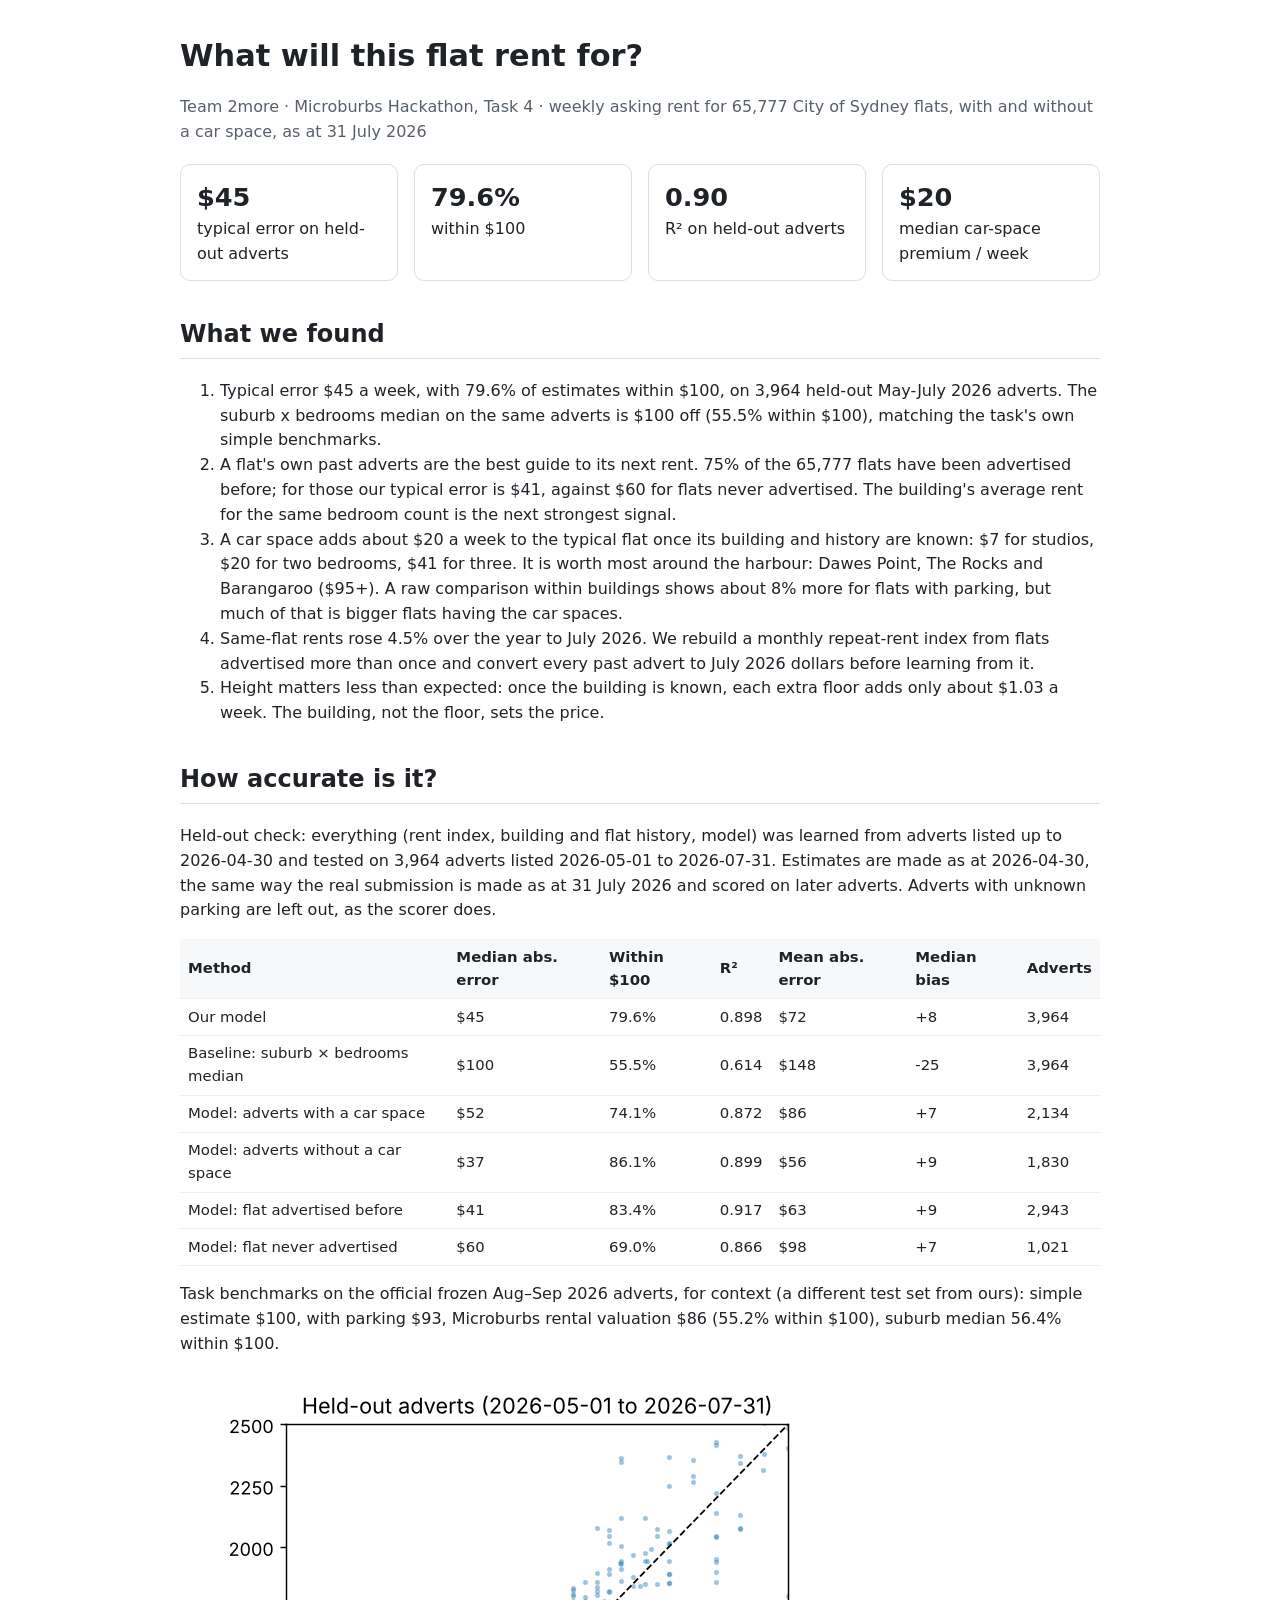
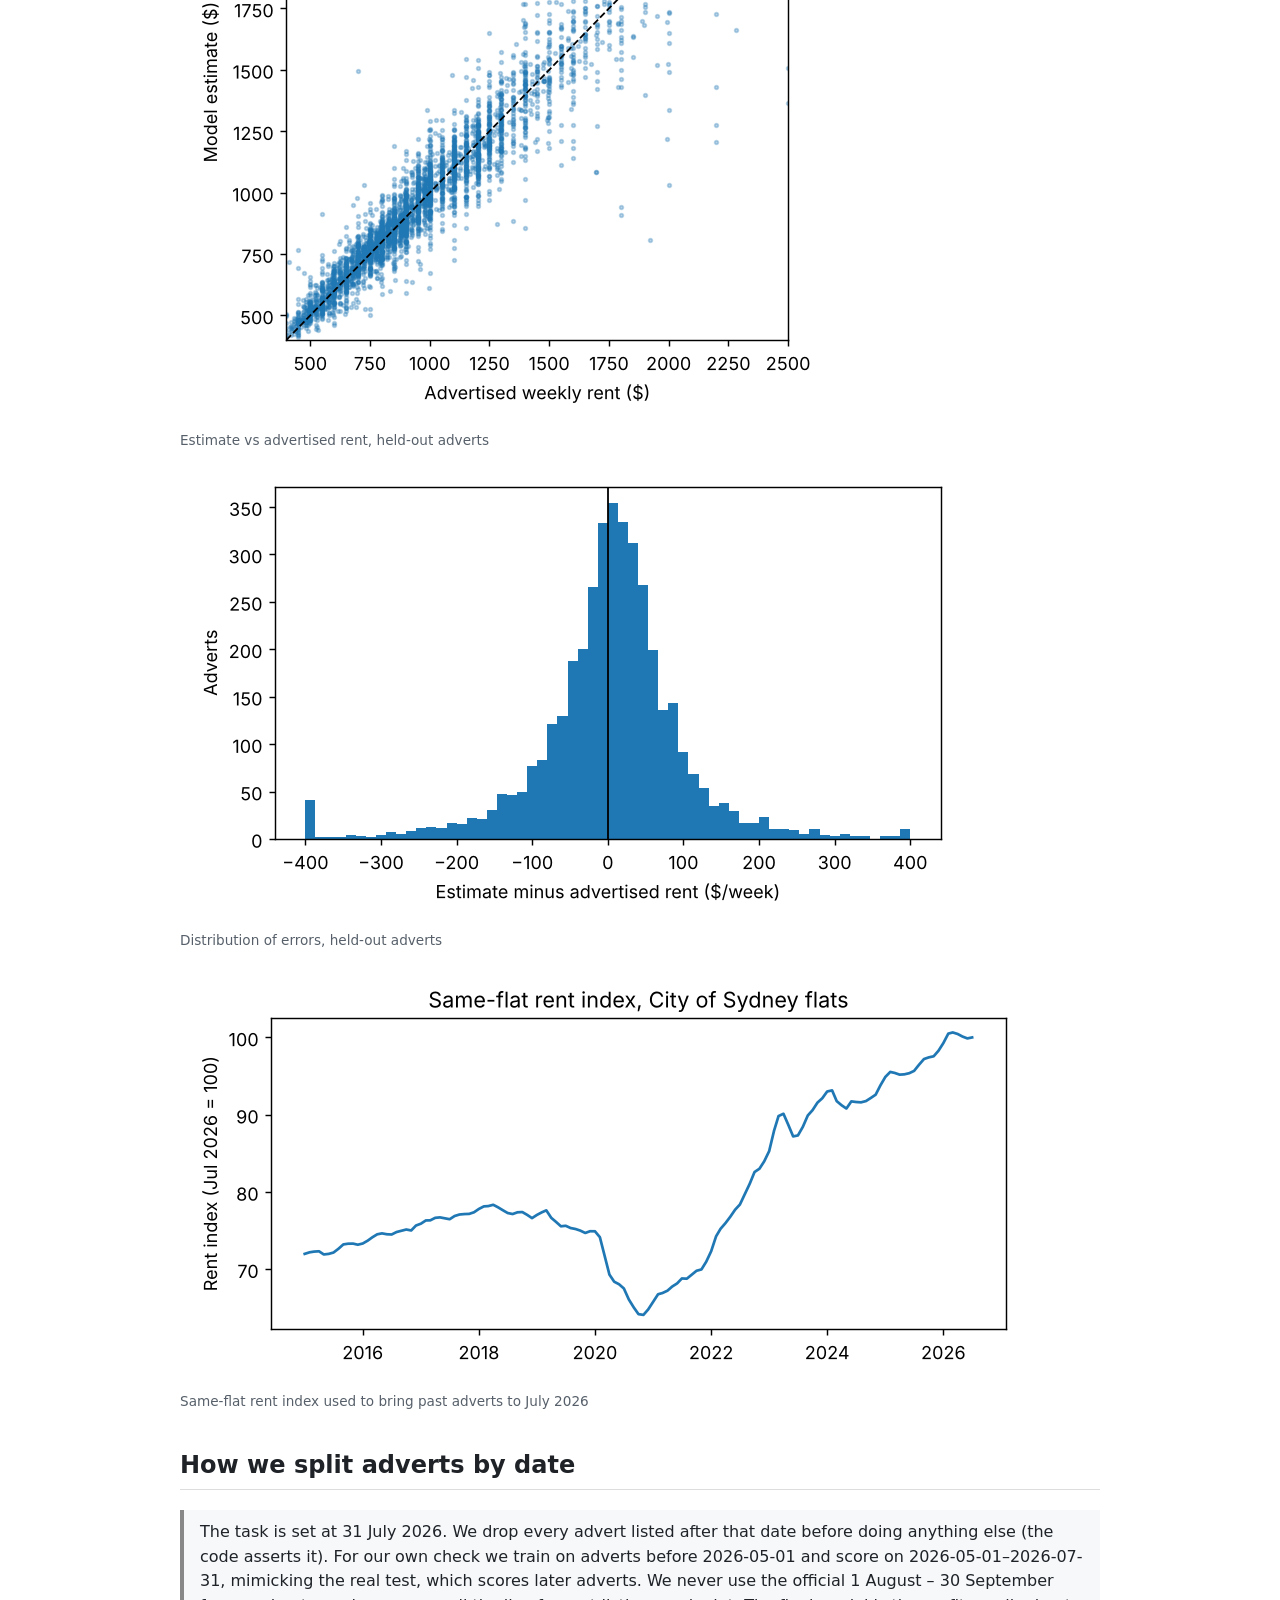
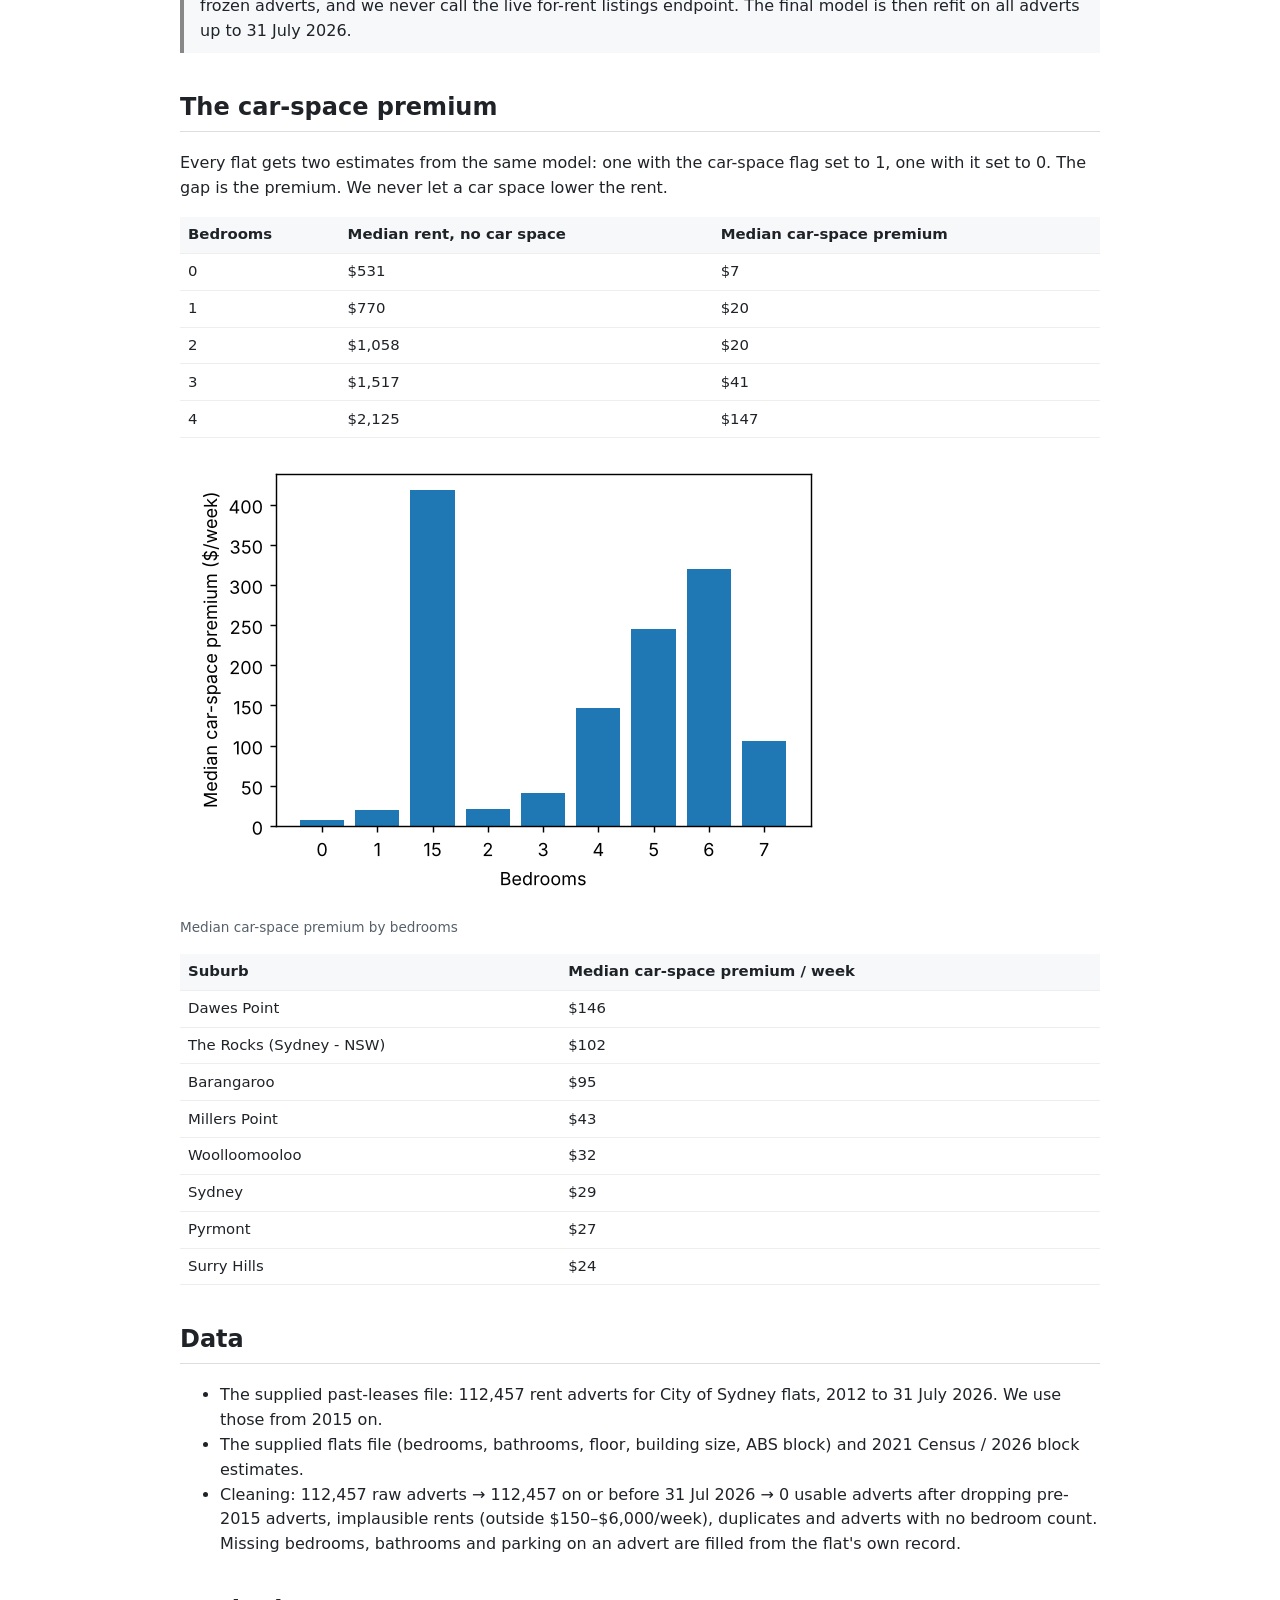
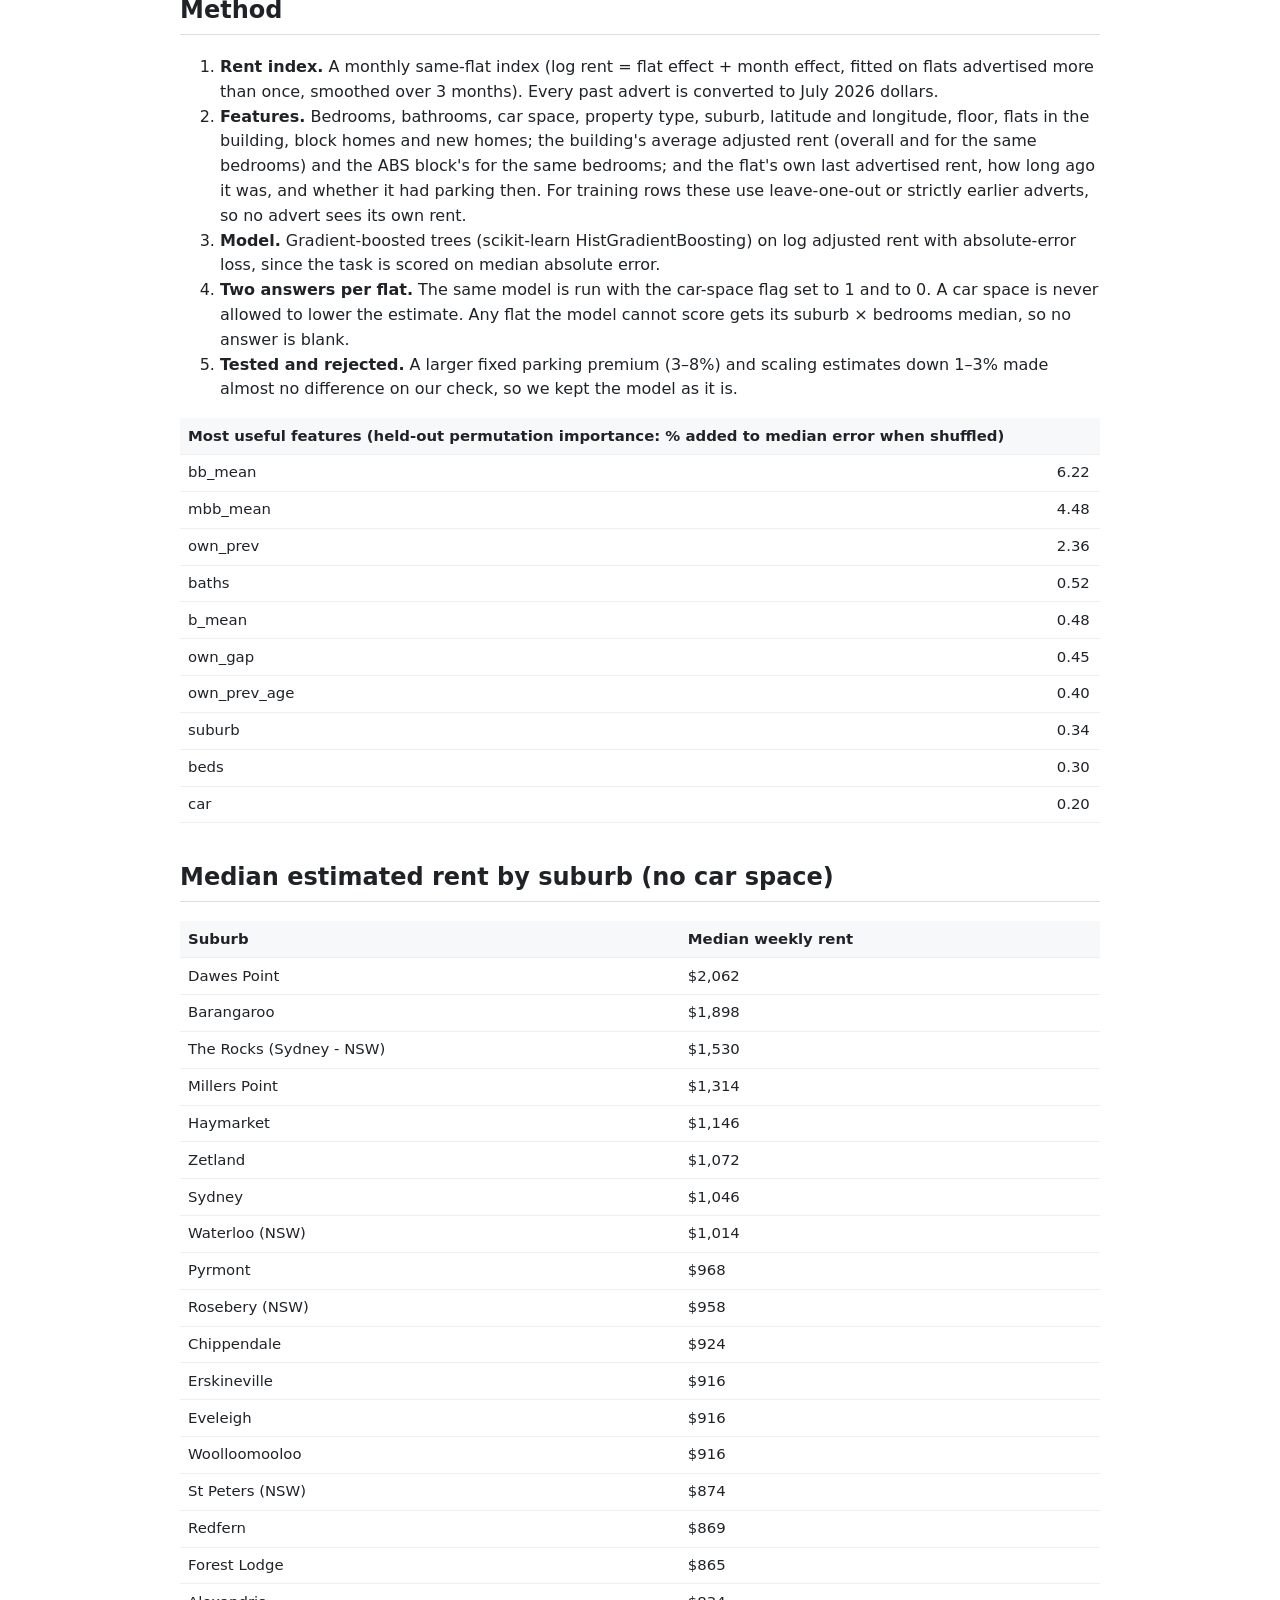
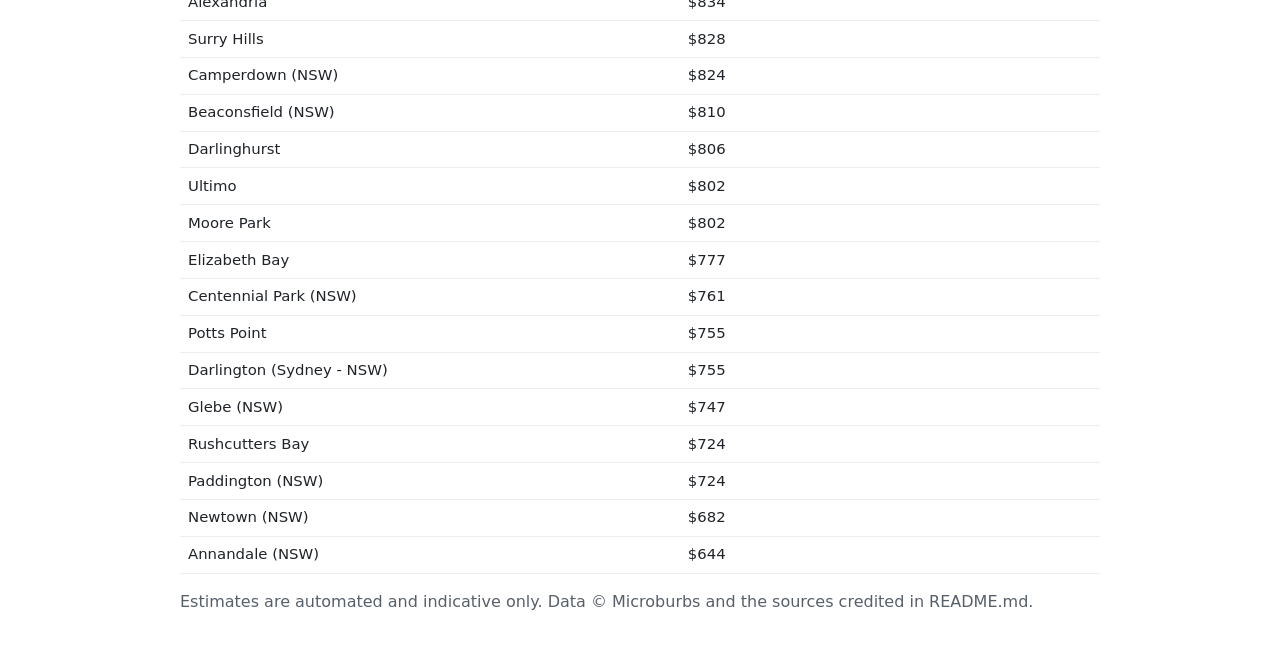
==== report.html @ 043c8e93 "Add files via upload Task 4 submission" ====
<!DOCTYPE html>
<html lang="en"><head><meta charset="utf-8"><meta name="viewport" content="width=device-width,initial-scale=1">
<title>What will this flat rent for? Team 2more</title>
<style>
 body{font-family:system-ui,-apple-system,Segoe UI,Roboto,sans-serif;max-width:920px;margin:2rem auto;padding:0 1.2rem;color:#1f2328;line-height:1.55}
 h1{font-size:1.9rem;margin-bottom:.2rem} h2{margin-top:2.2rem;border-bottom:1px solid #ddd;padding-bottom:.3rem}
 .sub{color:#57606a} .kpis{display:flex;gap:1rem;flex-wrap:wrap;margin:1.2rem 0}
 .kpi{flex:1;min-width:150px;border:1px solid #ddd;border-radius:10px;padding:.8rem 1rem}
 .kpi b{display:block;font-size:1.6rem} table{border-collapse:collapse;width:100%;margin:.8rem 0;font-size:.93rem}
 td,th{border-bottom:1px solid #eee;padding:.4rem .5rem;text-align:left} th{background:#f6f8fa}
 figure{margin:1rem 0} img{max-width:100%} figcaption{color:#57606a;font-size:.85rem}
 .note{background:#f6f8fa;border-left:4px solid #888;padding:.6rem 1rem}
</style></head><body>
<h1>What will this flat rent for?</h1>
<p class="sub">Team 2more · Microburbs Hackathon, Task 4 · weekly asking rent for 65,777 City of Sydney flats, with and without a car space, as at 31 July 2026</p>

<div class="kpis">
 <div class="kpi"><b>$45</b>typical error on held-out adverts</div>
 <div class="kpi"><b>79.6%</b>within $100</div>
 <div class="kpi"><b>0.90</b>R² on held-out adverts</div>
 <div class="kpi"><b>$20</b>median car-space premium / week</div>
</div>

<h2>What we found</h2>
<ol><li>Typical error $45 a week, with 79.6% of estimates within $100, on 3,964 held-out May-July 2026 adverts. The suburb x bedrooms median on the same adverts is $100 off (55.5% within $100), matching the task&#x27;s own simple benchmarks.</li><li>A flat&#x27;s own past adverts are the best guide to its next rent. 75% of the 65,777 flats have been advertised before; for those our typical error is $41, against $60 for flats never advertised. The building&#x27;s average rent for the same bedroom count is the next strongest signal.</li><li>A car space adds about $20 a week to the typical flat once its building and history are known: $7 for studios, $20 for two bedrooms, $41 for three. It is worth most around the harbour: Dawes Point, The Rocks and Barangaroo ($95+). A raw comparison within buildings shows about 8% more for flats with parking, but much of that is bigger flats having the car spaces.</li><li>Same-flat rents rose 4.5% over the year to July 2026. We rebuild a monthly repeat-rent index from flats advertised more than once and convert every past advert to July 2026 dollars before learning from it.</li><li>Height matters less than expected: once the building is known, each extra floor adds only about $1.03 a week. The building, not the floor, sets the price.</li></ol>

<h2>How accurate is it?</h2>
<p>Held-out check: everything (rent index, building and flat history, model) was learned from adverts listed up to 2026-04-30 and tested on 3,964 adverts listed 2026-05-01 to 2026-07-31.
Estimates are made as at 2026-04-30, the same way the real submission is made as at 31 July 2026 and scored on later adverts. Adverts with unknown parking are left out, as the scorer does.</p>
<table><tr><th>Method</th><th>Median abs. error</th><th>Within $100</th><th>R²</th><th>Mean abs. error</th><th>Median bias</th><th>Adverts</th></tr>
<tr><td>Our model</td><td>$45</td><td>79.6%</td><td>0.898</td><td>$72</td><td>+8</td><td>3,964</td></tr><tr><td>Baseline: suburb × bedrooms median</td><td>$100</td><td>55.5%</td><td>0.614</td><td>$148</td><td>-25</td><td>3,964</td></tr><tr><td>Model: adverts with a car space</td><td>$52</td><td>74.1%</td><td>0.872</td><td>$86</td><td>+7</td><td>2,134</td></tr><tr><td>Model: adverts without a car space</td><td>$37</td><td>86.1%</td><td>0.899</td><td>$56</td><td>+9</td><td>1,830</td></tr><tr><td>Model: flat advertised before</td><td>$41</td><td>83.4%</td><td>0.917</td><td>$63</td><td>+9</td><td>2,943</td></tr><tr><td>Model: flat never advertised</td><td>$60</td><td>69.0%</td><td>0.866</td><td>$98</td><td>+7</td><td>1,021</td></tr></table>
<p>Task benchmarks on the official frozen Aug–Sep 2026 adverts, for context (a different test set from ours): simple estimate $100, with parking $93,
Microburbs rental valuation $86 (55.2% within $100), suburb median 56.4% within $100.</p>
<figure><img src="[data-uri]" alt="Estimate vs advertised rent, held-out adverts"><figcaption>Estimate vs advertised rent, held-out adverts</figcaption></figure>
<figure><img src="[data-uri]" alt="Distribution of errors, held-out adverts"><figcaption>Distribution of errors, held-out adverts</figcaption></figure>
<figure><img src="[data-uri]" alt="Same-flat rent index used to bring past adverts to July 2026"><figcaption>Same-flat rent index used to bring past adverts to July 2026</figcaption></figure>

<h2>How we split adverts by date</h2>
<div class="note">The task is set at 31 July 2026. We drop every advert listed after that date before doing anything else (the code asserts it).
For our own check we train on adverts before 2026-05-01 and score on 2026-05-01–2026-07-31, mimicking the real test, which scores later adverts.
We never use the official 1 August – 30 September frozen adverts, and we never call the live for-rent listings endpoint.
The final model is then refit on all adverts up to 31 July 2026.</div>

<h2>The car-space premium</h2>
<p>Every flat gets two estimates from the same model: one with the car-space flag set to 1, one with it set to 0. The gap is the premium. We never let a car space lower the rent.</p>
<table><tr><th>Bedrooms</th><th>Median rent, no car space</th><th>Median car-space premium</th></tr><tr><td>0</td><td>$531</td><td>$7</td></tr><tr><td>1</td><td>$770</td><td>$20</td></tr><tr><td>2</td><td>$1,058</td><td>$20</td></tr><tr><td>3</td><td>$1,517</td><td>$41</td></tr><tr><td>4</td><td>$2,125</td><td>$147</td></tr></table>
<figure><img src="[data-uri]" alt="Median car-space premium by bedrooms"><figcaption>Median car-space premium by bedrooms</figcaption></figure>
<table><tr><th>Suburb</th><th>Median car-space premium / week</th></tr><tr><td>Dawes Point</td><td>$146</td></tr><tr><td>The Rocks (Sydney - NSW)</td><td>$102</td></tr><tr><td>Barangaroo</td><td>$95</td></tr><tr><td>Millers Point</td><td>$43</td></tr><tr><td>Woolloomooloo</td><td>$32</td></tr><tr><td>Sydney</td><td>$29</td></tr><tr><td>Pyrmont</td><td>$27</td></tr><tr><td>Surry Hills</td><td>$24</td></tr></table>

<h2>Data</h2>
<ul>
 <li>The supplied past-leases file: 112,457 rent adverts for City of Sydney flats, 2012 to 31 July 2026. We use those from 2015 on.</li>
 <li>The supplied flats file (bedrooms, bathrooms, floor, building size, ABS block) and 2021 Census / 2026 block estimates.</li>
 <li>Cleaning: 112,457 raw adverts → 112,457 on or before 31 Jul 2026 → 0 usable adverts after dropping pre-2015 adverts, implausible rents (outside $150–$6,000/week), duplicates and adverts with no bedroom count. Missing bedrooms, bathrooms and parking on an advert are filled from the flat's own record.</li>
</ul>

<h2>Method</h2>
<ol>
 <li><b>Rent index.</b> A monthly same-flat index (log rent = flat effect + month effect, fitted on flats advertised more than once, smoothed over 3 months). Every past advert is converted to July 2026 dollars.</li>
 <li><b>Features.</b> Bedrooms, bathrooms, car space, property type, suburb, latitude and longitude, floor, flats in the building, block homes and new homes; the building's average adjusted rent (overall and for the same bedrooms) and the ABS block's for the same bedrooms; and the flat's own last advertised rent, how long ago it was, and whether it had parking then. For training rows these use leave-one-out or strictly earlier adverts, so no advert sees its own rent.</li>
 <li><b>Model.</b> Gradient-boosted trees (scikit-learn HistGradientBoosting) on log adjusted rent with absolute-error loss, since the task is scored on median absolute error.</li>
 <li><b>Two answers per flat.</b> The same model is run with the car-space flag set to 1 and to 0. A car space is never allowed to lower the estimate. Any flat the model cannot score gets its suburb × bedrooms median, so no answer is blank.</li>
 <li><b>Tested and rejected.</b> A larger fixed parking premium (3–8%) and scaling estimates down 1–3% made almost no difference on our check, so we kept the model as it is.</li>
</ol>
<table><tr><th>Most useful features (held-out permutation importance: % added to median error when shuffled)</th><th></th></tr><tr><td>bb_mean</td><td>6.22</td></tr><tr><td>mbb_mean</td><td>4.48</td></tr><tr><td>own_prev</td><td>2.36</td></tr><tr><td>baths</td><td>0.52</td></tr><tr><td>b_mean</td><td>0.48</td></tr><tr><td>own_gap</td><td>0.45</td></tr><tr><td>own_prev_age</td><td>0.40</td></tr><tr><td>suburb</td><td>0.34</td></tr><tr><td>beds</td><td>0.30</td></tr><tr><td>car</td><td>0.20</td></tr></table>

<h2>Median estimated rent by suburb (no car space)</h2>
<table><tr><th>Suburb</th><th>Median weekly rent</th></tr><tr><td>Dawes Point</td><td>$2,062</td></tr><tr><td>Barangaroo</td><td>$1,898</td></tr><tr><td>The Rocks (Sydney - NSW)</td><td>$1,530</td></tr><tr><td>Millers Point</td><td>$1,314</td></tr><tr><td>Haymarket</td><td>$1,146</td></tr><tr><td>Zetland</td><td>$1,072</td></tr><tr><td>Sydney</td><td>$1,046</td></tr><tr><td>Waterloo (NSW)</td><td>$1,014</td></tr><tr><td>Pyrmont</td><td>$968</td></tr><tr><td>Rosebery (NSW)</td><td>$958</td></tr><tr><td>Chippendale</td><td>$924</td></tr><tr><td>Erskineville</td><td>$916</td></tr><tr><td>Eveleigh</td><td>$916</td></tr><tr><td>Woolloomooloo</td><td>$916</td></tr><tr><td>St Peters (NSW)</td><td>$874</td></tr><tr><td>Redfern</td><td>$869</td></tr><tr><td>Forest Lodge</td><td>$865</td></tr><tr><td>Alexandria</td><td>$834</td></tr><tr><td>Surry Hills</td><td>$828</td></tr><tr><td>Camperdown (NSW)</td><td>$824</td></tr><tr><td>Beaconsfield (NSW)</td><td>$810</td></tr><tr><td>Darlinghurst</td><td>$806</td></tr><tr><td>Ultimo</td><td>$802</td></tr><tr><td>Moore Park</td><td>$802</td></tr><tr><td>Elizabeth Bay</td><td>$777</td></tr><tr><td>Centennial Park (NSW)</td><td>$761</td></tr><tr><td>Potts Point</td><td>$755</td></tr><tr><td>Darlington (Sydney - NSW)</td><td>$755</td></tr><tr><td>Glebe (NSW)</td><td>$747</td></tr><tr><td>Rushcutters Bay</td><td>$724</td></tr><tr><td>Paddington (NSW)</td><td>$724</td></tr><tr><td>Newtown (NSW)</td><td>$682</td></tr><tr><td>Annandale (NSW)</td><td>$644</td></tr></table>

<p class="sub">Estimates are automated and indicative only. Data © Microburbs and the sources credited in README.md.</p>
</body></html>
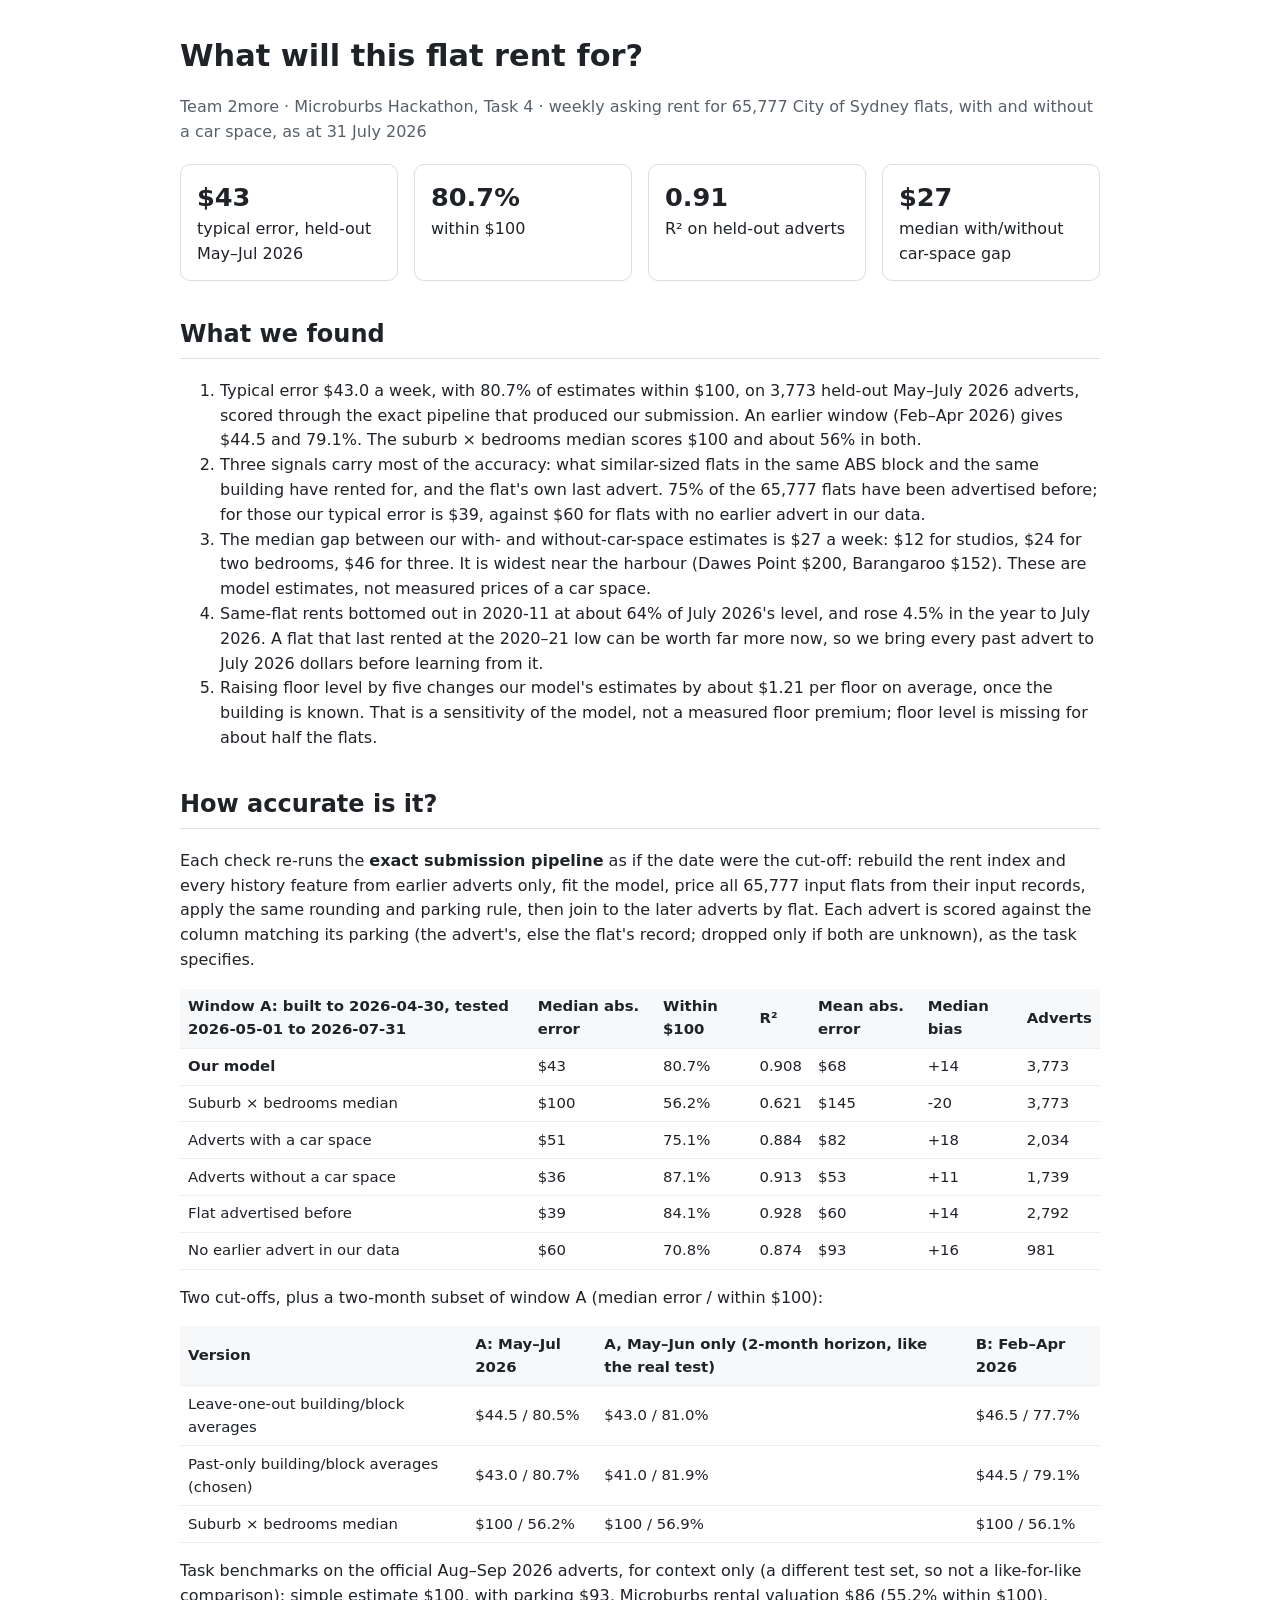
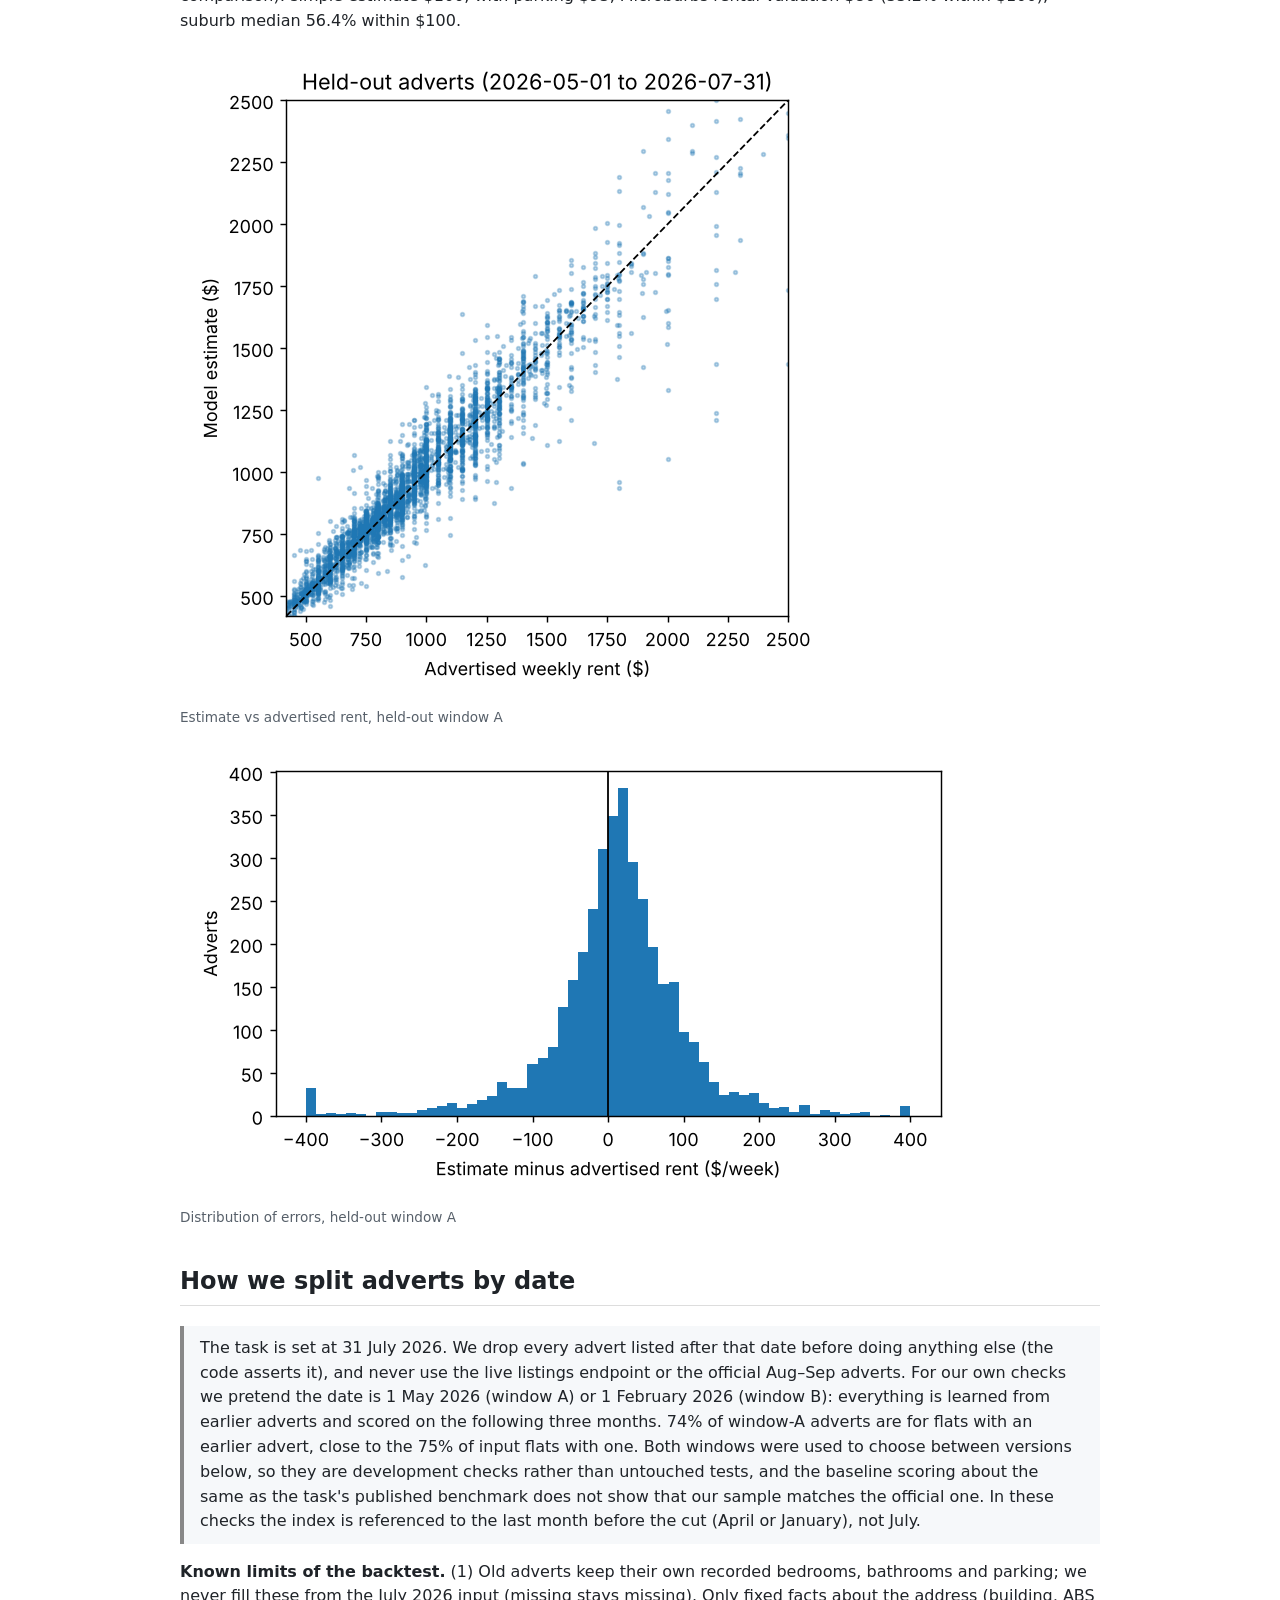
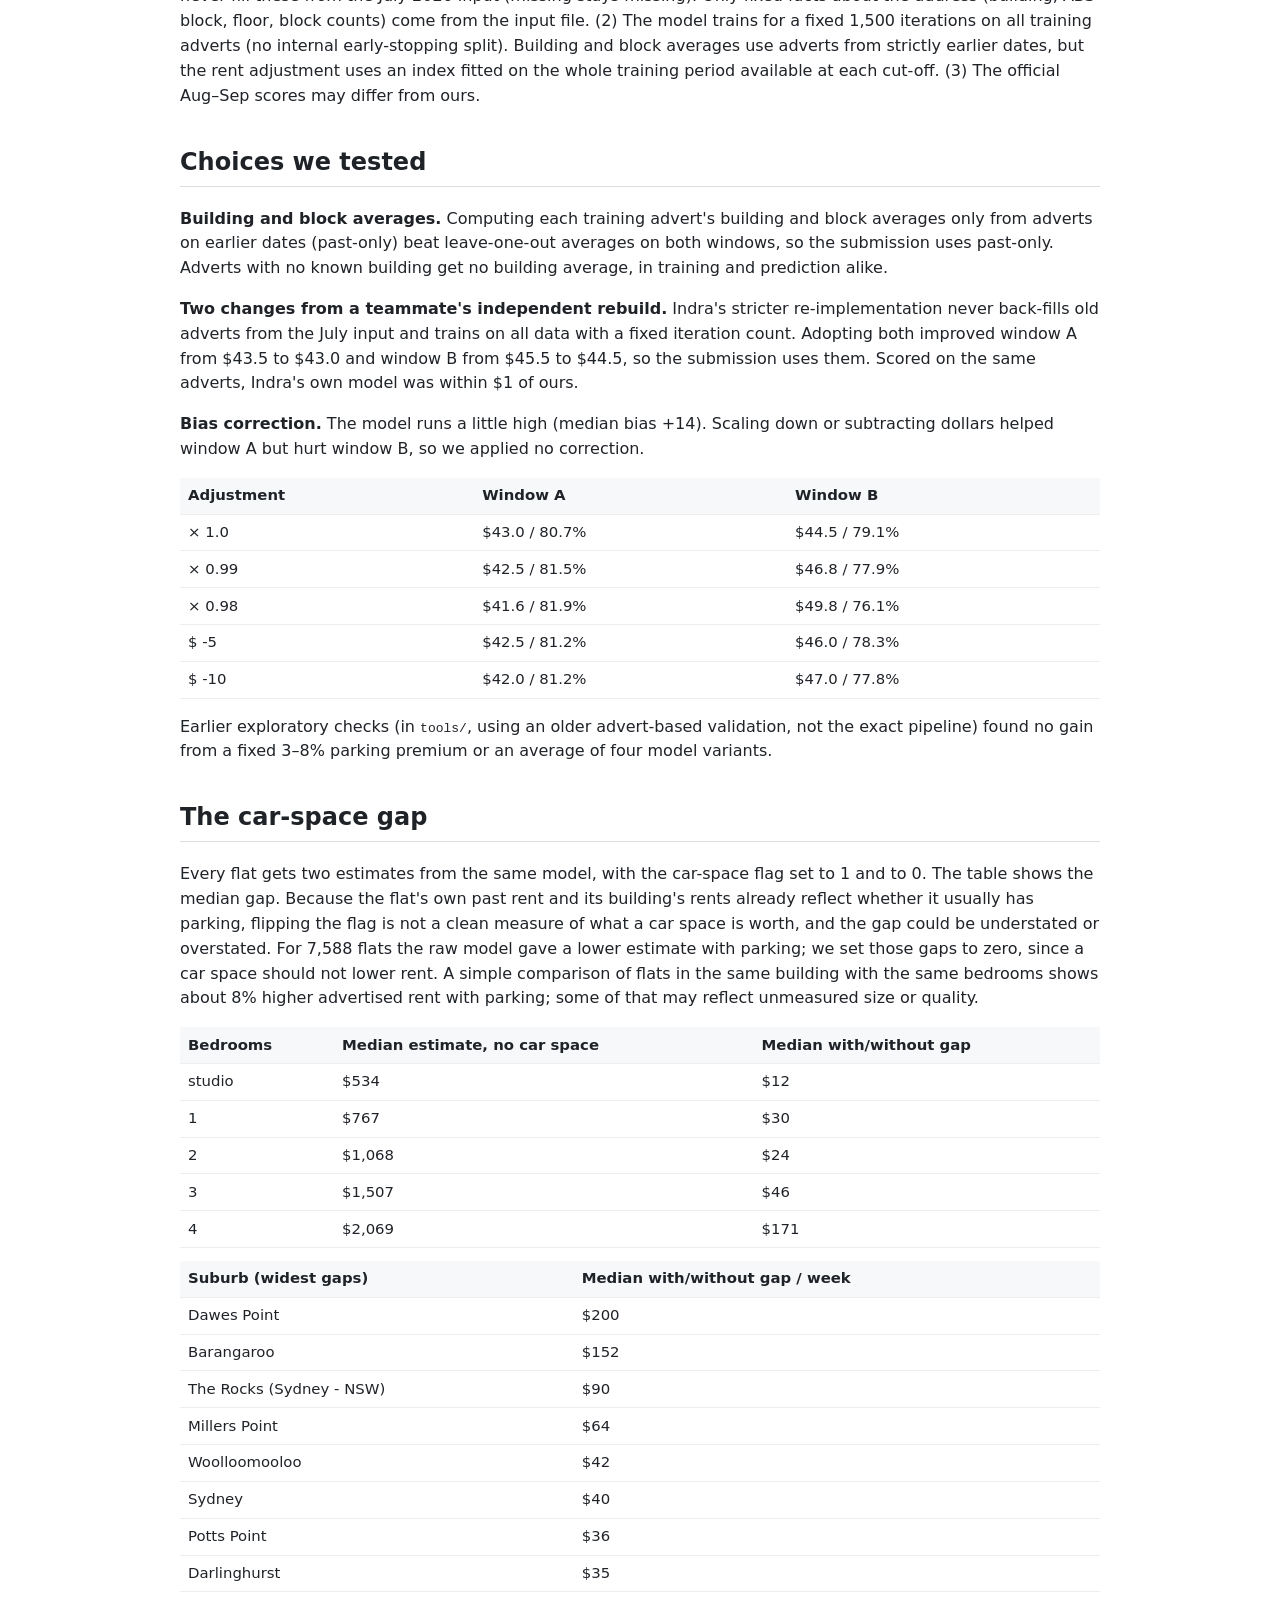
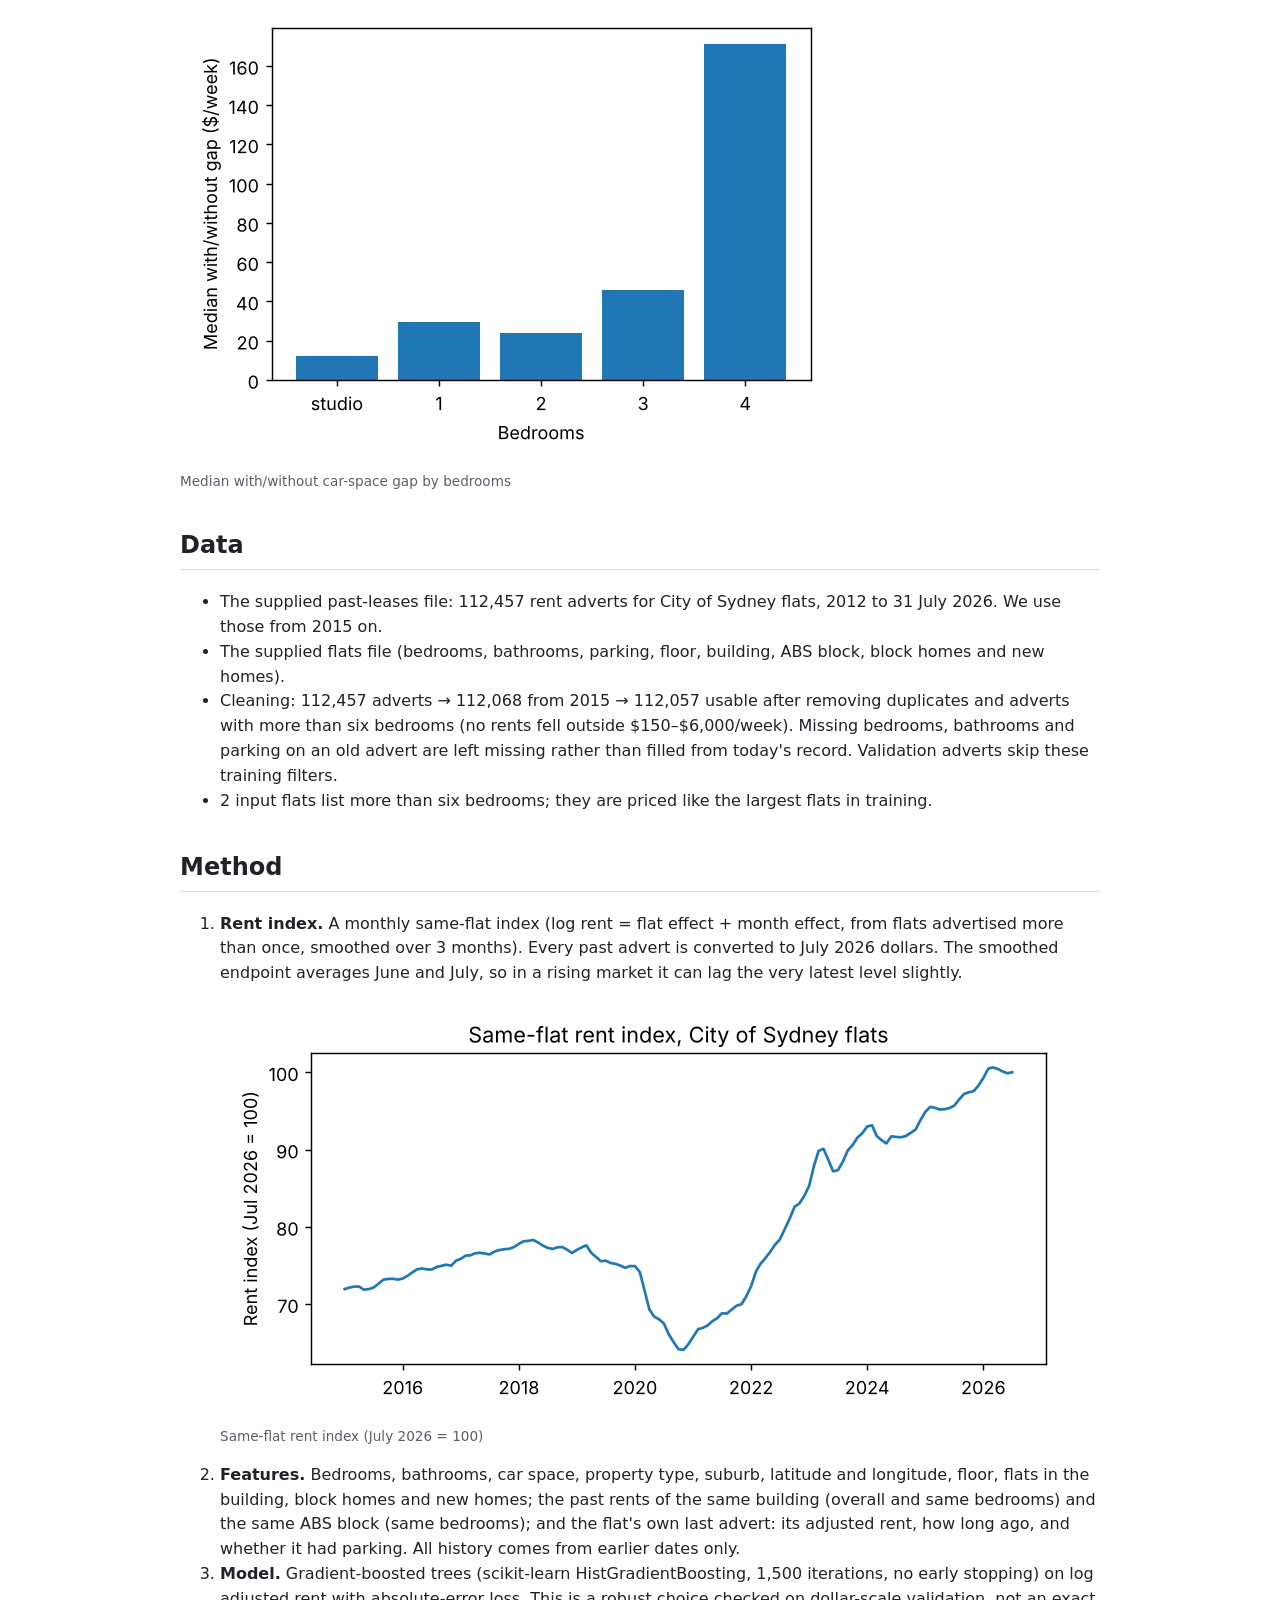
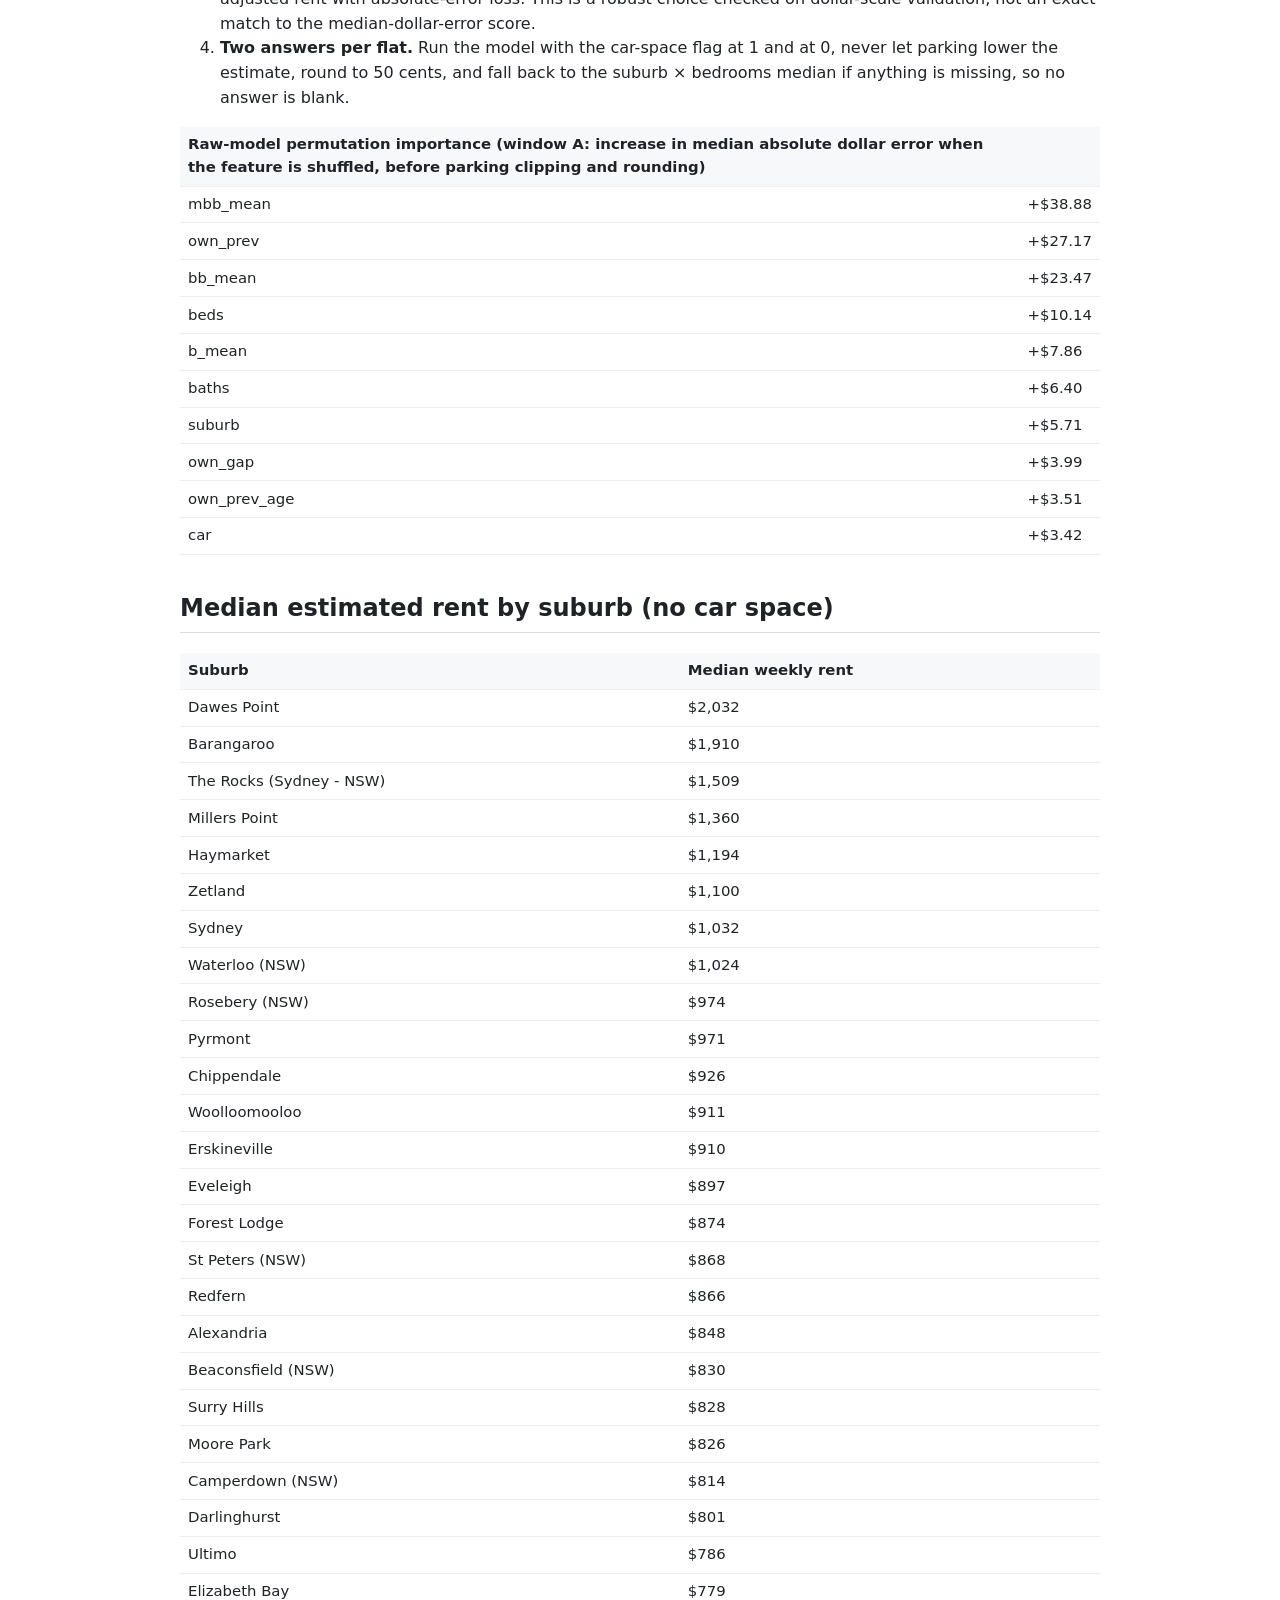
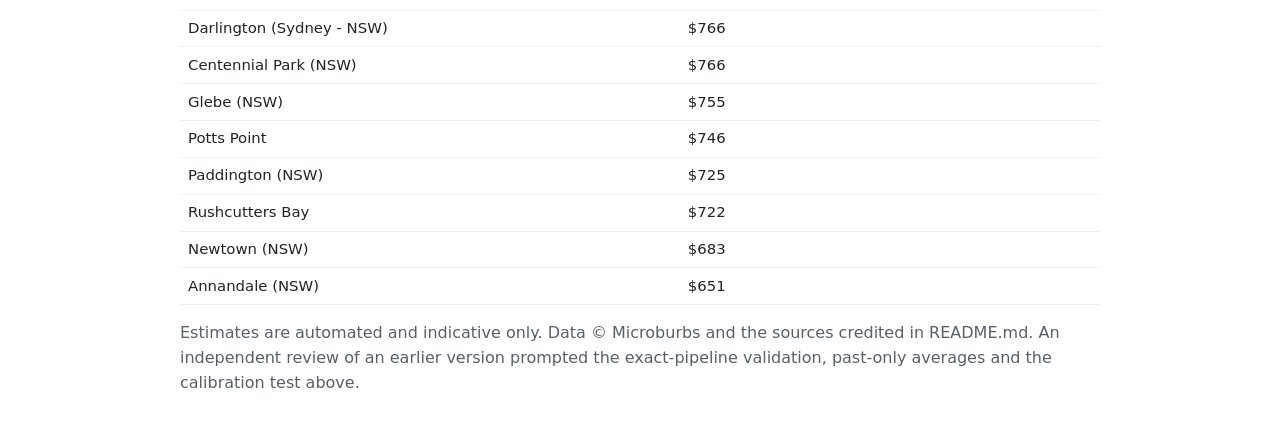
==== commit bab71fdb: "Add files via upload" ====
--- a/report.html
+++ b/report.html
@@ -15,57 +15,72 @@
 <p class="sub">Team 2more · Microburbs Hackathon, Task 4 · weekly asking rent for 65,777 City of Sydney flats, with and without a car space, as at 31 July 2026</p>
 
 <div class="kpis">
- <div class="kpi"><b>$45</b>typical error on held-out adverts</div>
- <div class="kpi"><b>79.6%</b>within $100</div>
- <div class="kpi"><b>0.90</b>R² on held-out adverts</div>
- <div class="kpi"><b>$20</b>median car-space premium / week</div>
+ <div class="kpi"><b>$43</b>typical error, held-out May–Jul 2026</div>
+ <div class="kpi"><b>80.7%</b>within $100</div>
+ <div class="kpi"><b>0.91</b>R² on held-out adverts</div>
+ <div class="kpi"><b>$27</b>median with/without car-space gap</div>
 </div>
 
 <h2>What we found</h2>
-<ol><li>Typical error $45 a week, with 79.6% of estimates within $100, on 3,964 held-out May-July 2026 adverts. The suburb x bedrooms median on the same adverts is $100 off (55.5% within $100), matching the task&#x27;s own simple benchmarks.</li><li>A flat&#x27;s own past adverts are the best guide to its next rent. 75% of the 65,777 flats have been advertised before; for those our typical error is $41, against $60 for flats never advertised. The building&#x27;s average rent for the same bedroom count is the next strongest signal.</li><li>A car space adds about $20 a week to the typical flat once its building and history are known: $7 for studios, $20 for two bedrooms, $41 for three. It is worth most around the harbour: Dawes Point, The Rocks and Barangaroo ($95+). A raw comparison within buildings shows about 8% more for flats with parking, but much of that is bigger flats having the car spaces.</li><li>Same-flat rents rose 4.5% over the year to July 2026. We rebuild a monthly repeat-rent index from flats advertised more than once and convert every past advert to July 2026 dollars before learning from it.</li><li>Height matters less than expected: once the building is known, each extra floor adds only about $1.03 a week. The building, not the floor, sets the price.</li></ol>
+<ol><li>Typical error $43.0 a week, with 80.7% of estimates within $100, on 3,773 held-out May–July 2026 adverts, scored through the exact pipeline that produced our submission. An earlier window (Feb–Apr 2026) gives $44.5 and 79.1%. The suburb × bedrooms median scores $100 and about 56% in both.</li><li>Three signals carry most of the accuracy: what similar-sized flats in the same ABS block and the same building have rented for, and the flat's own last advert. 75% of the 65,777 flats have been advertised before; for those our typical error is $39, against $60 for flats with no earlier advert in our data.</li><li>The median gap between our with- and without-car-space estimates is $27 a week: $12 for studios, $24 for two bedrooms, $46 for three. It is widest near the harbour (Dawes Point $200, Barangaroo $152). These are model estimates, not measured prices of a car space.</li><li>Same-flat rents bottomed out in 2020-11 at about 64% of July 2026's level, and rose 4.5% in the year to July 2026. A flat that last rented at the 2020–21 low can be worth far more now, so we bring every past advert to July 2026 dollars before learning from it.</li><li>Raising floor level by five changes our model's estimates by about $1.21 per floor on average, once the building is known. That is a sensitivity of the model, not a measured floor premium; floor level is missing for about half the flats.</li></ol>
 
 <h2>How accurate is it?</h2>
-<p>Held-out check: everything (rent index, building and flat history, model) was learned from adverts listed up to 2026-04-30 and tested on 3,964 adverts listed 2026-05-01 to 2026-07-31.
-Estimates are made as at 2026-04-30, the same way the real submission is made as at 31 July 2026 and scored on later adverts. Adverts with unknown parking are left out, as the scorer does.</p>
-<table><tr><th>Method</th><th>Median abs. error</th><th>Within $100</th><th>R²</th><th>Mean abs. error</th><th>Median bias</th><th>Adverts</th></tr>
-<tr><td>Our model</td><td>$45</td><td>79.6%</td><td>0.898</td><td>$72</td><td>+8</td><td>3,964</td></tr><tr><td>Baseline: suburb × bedrooms median</td><td>$100</td><td>55.5%</td><td>0.614</td><td>$148</td><td>-25</td><td>3,964</td></tr><tr><td>Model: adverts with a car space</td><td>$52</td><td>74.1%</td><td>0.872</td><td>$86</td><td>+7</td><td>2,134</td></tr><tr><td>Model: adverts without a car space</td><td>$37</td><td>86.1%</td><td>0.899</td><td>$56</td><td>+9</td><td>1,830</td></tr><tr><td>Model: flat advertised before</td><td>$41</td><td>83.4%</td><td>0.917</td><td>$63</td><td>+9</td><td>2,943</td></tr><tr><td>Model: flat never advertised</td><td>$60</td><td>69.0%</td><td>0.866</td><td>$98</td><td>+7</td><td>1,021</td></tr></table>
-<p>Task benchmarks on the official frozen Aug–Sep 2026 adverts, for context (a different test set from ours): simple estimate $100, with parking $93,
+<p>Each check re-runs the <b>exact submission pipeline</b> as if the date were the cut-off: rebuild the rent index and every history feature from earlier adverts only,
+fit the model, price all 65,777 input flats from their input records, apply the same rounding and parking rule, then join to the later adverts by flat.
+Each advert is scored against the column matching its parking (the advert's, else the flat's record; dropped only if both are unknown), as the task specifies.</p>
+<table><tr><th>Window A: built to 2026-04-30, tested 2026-05-01 to 2026-07-31</th><th>Median abs. error</th><th>Within $100</th><th>R²</th><th>Mean abs. error</th><th>Median bias</th><th>Adverts</th></tr>
+<tr><td><b>Our model</b></td><td>$43</td><td>80.7%</td><td>0.908</td><td>$68</td><td>+14</td><td>3,773</td></tr><tr><td>Suburb × bedrooms median</td><td>$100</td><td>56.2%</td><td>0.621</td><td>$145</td><td>-20</td><td>3,773</td></tr><tr><td>Adverts with a car space</td><td>$51</td><td>75.1%</td><td>0.884</td><td>$82</td><td>+18</td><td>2,034</td></tr><tr><td>Adverts without a car space</td><td>$36</td><td>87.1%</td><td>0.913</td><td>$53</td><td>+11</td><td>1,739</td></tr><tr><td>Flat advertised before</td><td>$39</td><td>84.1%</td><td>0.928</td><td>$60</td><td>+14</td><td>2,792</td></tr><tr><td>No earlier advert in our data</td><td>$60</td><td>70.8%</td><td>0.874</td><td>$93</td><td>+16</td><td>981</td></tr></table>
+<p>Two cut-offs, plus a two-month subset of window A (median error / within $100):</p>
+<table><tr><th>Version</th><th>A: May–Jul 2026</th><th>A, May–Jun only (2-month horizon, like the real test)</th><th>B: Feb–Apr 2026</th></tr><tr><td>Leave-one-out building/block averages</td><td>$44.5 / 80.5%</td><td>$43.0 / 81.0%</td><td>$46.5 / 77.7%</td></tr><tr><td>Past-only building/block averages (chosen)</td><td>$43.0 / 80.7%</td><td>$41.0 / 81.9%</td><td>$44.5 / 79.1%</td></tr><tr><td>Suburb × bedrooms median</td><td>$100 / 56.2%</td><td>$100 / 56.9%</td><td>$100 / 56.1%</td></tr></table>
+<p>Task benchmarks on the official Aug–Sep 2026 adverts, for context only (a different test set, so not a like-for-like comparison): simple estimate $100, with parking $93,
 Microburbs rental valuation $86 (55.2% within $100), suburb median 56.4% within $100.</p>
-<figure><img src="[data-uri]" alt="Estimate vs advertised rent, held-out adverts"><figcaption>Estimate vs advertised rent, held-out adverts</figcaption></figure>
-<figure><img src="[data-uri]" alt="Distribution of errors, held-out adverts"><figcaption>Distribution of errors, held-out adverts</figcaption></figure>
-<figure><img src="[data-uri]" alt="Same-flat rent index used to bring past adverts to July 2026"><figcaption>Same-flat rent index used to bring past adverts to July 2026</figcaption></figure>
+<figure><img src="[data-uri]